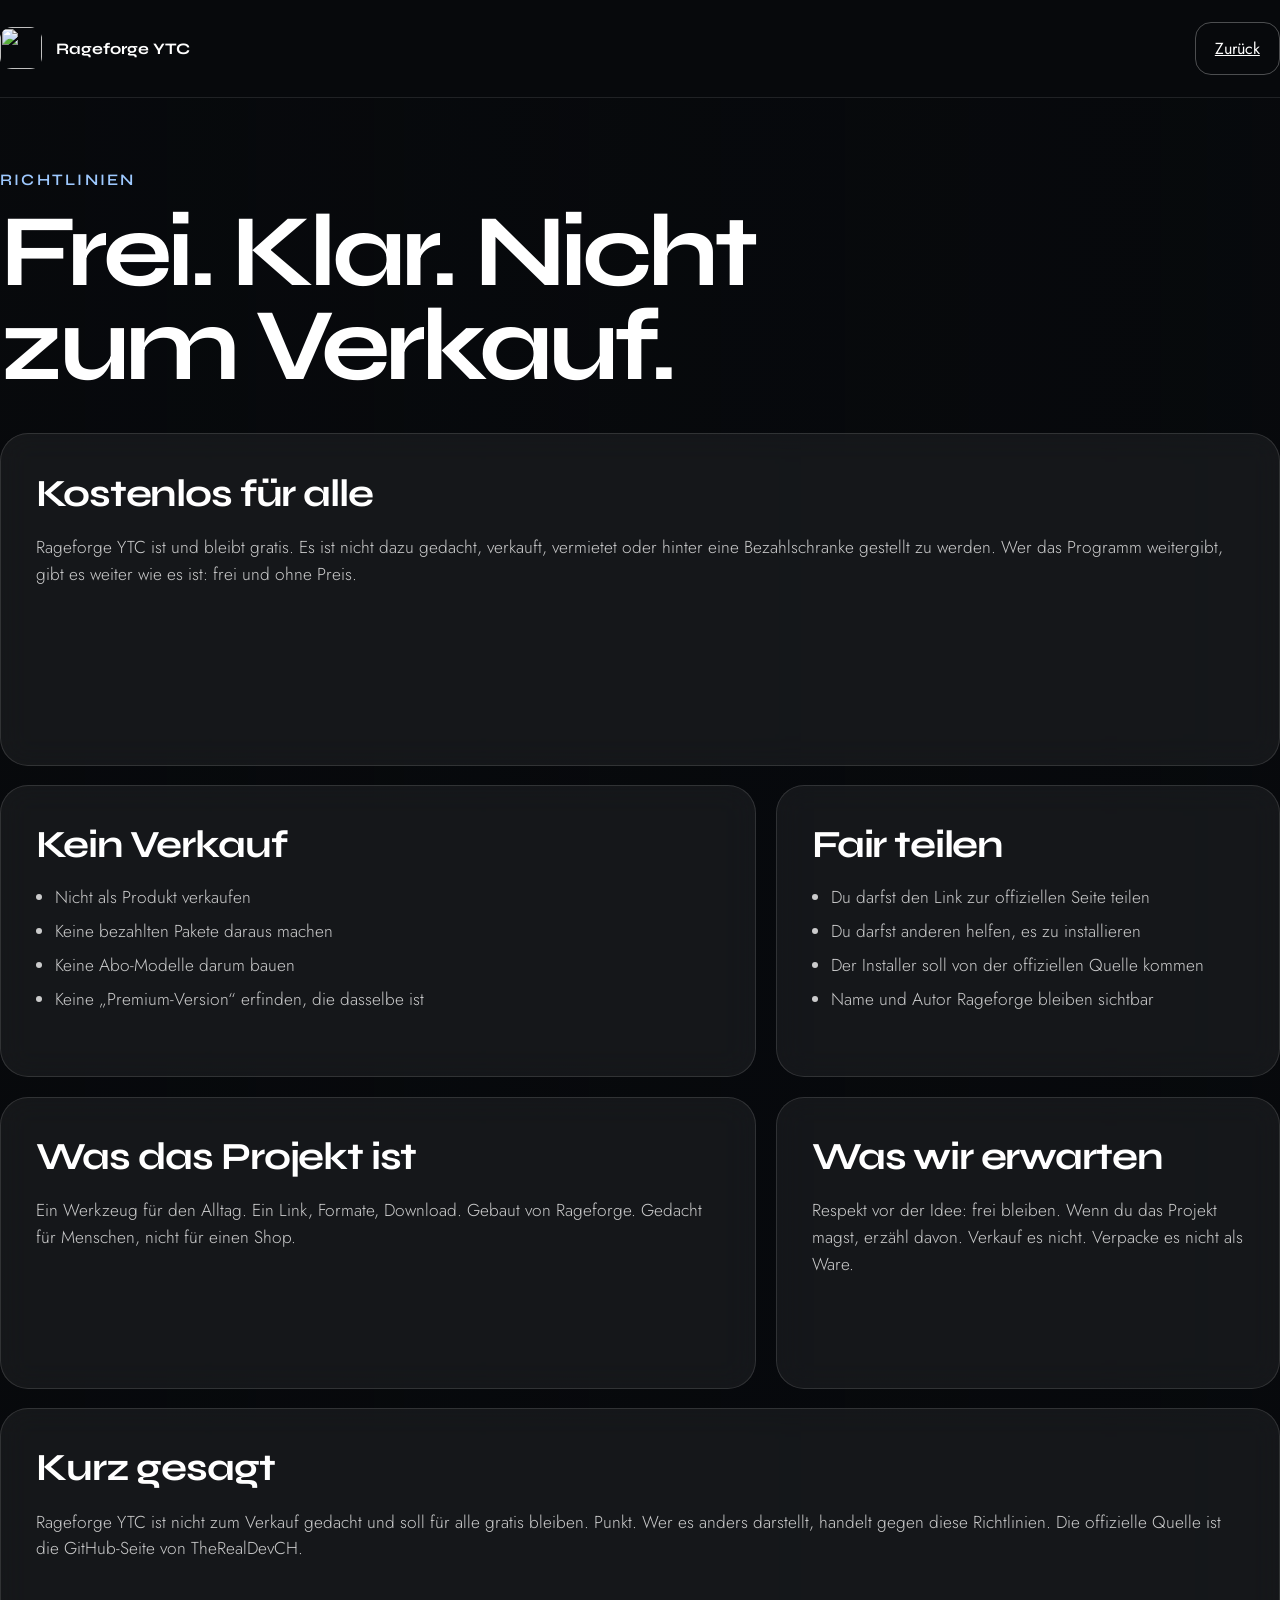
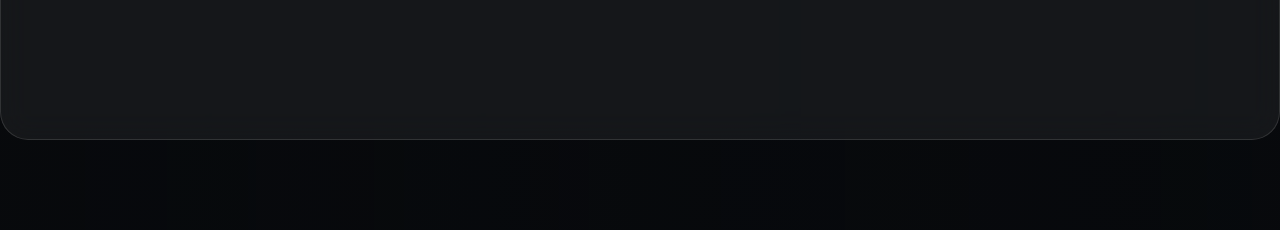
==== docs/richtlinien/index.html @ 42e93736 "Add language installer menu and Richtlinien page. Installer hover/click opens DE/EN/FR downloads; th" ====
<!DOCTYPE html>
<html lang="de">
<head>
  <meta charset="UTF-8" />
  <meta name="viewport" content="width=device-width, initial-scale=1" />
  <title>Richtlinien · Rageforge YTC</title>
  <meta name="author" content="Rageforge" />
  <base href="/rageforge-ytc/" />
  <link rel="icon" href="assets/icon.png" type="image/png" />
  <link rel="preconnect" href="https://fonts.googleapis.com" />
  <link rel="preconnect" href="https://fonts.gstatic.com" crossorigin />
  <link href="https://fonts.googleapis.com/css2?family=Jost:wght@300;400;500;600&family=Syne:wght@500;600;700;800&display=swap" rel="stylesheet" />
  <link rel="stylesheet" href="styles.css?v=20" />
  <style>
    body{margin:0;background:#07090c;color:#fff;font-family:"Jost",sans-serif}
    .guide{min-height:100vh;display:grid;grid-template-rows:auto 1fr}
    .guide-top{padding:1.4rem 0;border-bottom:1px solid rgba(255,255,255,.1)}
    .guide-top .shell{display:flex;justify-content:space-between;align-items:center}
    .guide-back{padding:.85rem 1.2rem;border:1px solid rgba(255,255,255,.28);border-radius:16px;color:#fff}
    .guide-bleed{position:relative;isolation:isolate;padding:clamp(3rem,8vh,6rem) 0 clamp(4rem,10vh,8rem)}
    .guide-bleed::before{content:"";position:absolute;inset:0;z-index:-1;background:url("assets/atmosphere-field.jpg") center/cover no-repeat}
    .guide-bleed::after{content:"";position:absolute;inset:0;z-index:-1;background:linear-gradient(90deg,rgba(7,9,12,.92),rgba(7,9,12,.55) 55%,rgba(7,9,12,.35)),linear-gradient(0deg,rgba(7,9,12,.85),transparent 40%)}
    .guide h1{margin:0;font-family:"Syne",sans-serif;font-size:clamp(3rem,8vw,6.5rem);letter-spacing:-.05em;line-height:.92;max-width:12ch}
    .guide-grid{display:grid;grid-template-columns:1.2fr .8fr;gap:1.2rem;margin-top:2.5rem}
    .panel{padding:clamp(1.4rem,3vw,2.2rem);border-radius:28px;background:rgba(255,255,255,.06);border:1px solid rgba(255,255,255,.12);backdrop-filter:blur(16px);min-height:220px}
    .panel.wide{grid-column:1 / -1;min-height:260px}
    .panel h2{margin:0 0 1rem;font-family:"Syne",sans-serif;font-size:clamp(1.6rem,3vw,2.4rem);letter-spacing:-.03em}
    .panel p,.panel li{color:rgba(255,255,255,.78);font-weight:300;line-height:1.55;font-size:1.08rem}
    .panel ul{margin:0;padding-left:1.2rem}
    .panel li{margin:.45rem 0}
    @media (max-width:900px){.guide-grid{grid-template-columns:1fr}}
  </style>
</head>
<body>
  <div class="guide">
    <header class="guide-top">
      <div class="shell">
        <a class="nav-brand" href="./" style="display:inline-flex;gap:.9rem;align-items:center;font-family:Syne,sans-serif;font-weight:700;color:#fff;text-decoration:none">
          <img src="assets/icon.png" width="42" height="42" alt="" style="border-radius:12px" />
          <span>Rageforge YTC</span>
        </a>
        <a class="guide-back" href="./">Zurück</a>
      </div>
    </header>

    <section class="guide-bleed">
      <div class="shell">
        <p class="eyebrow light" style="margin:0 0 1rem;font-family:Syne,sans-serif;letter-spacing:.14em;text-transform:uppercase;color:#9ec9ff;font-weight:600">Richtlinien</p>
        <h1>Frei. Klar. Nicht zum Verkauf.</h1>
        <div class="guide-grid">
          <article class="panel wide">
            <h2>Kostenlos für alle</h2>
            <p>Rageforge YTC ist und bleibt gratis. Es ist nicht dazu gedacht, verkauft, vermietet oder hinter eine Bezahlschranke gestellt zu werden. Wer das Programm weitergibt, gibt es weiter wie es ist: frei und ohne Preis.</p>
          </article>
          <article class="panel">
            <h2>Kein Verkauf</h2>
            <ul>
              <li>Nicht als Produkt verkaufen</li>
              <li>Keine bezahlten Pakete daraus machen</li>
              <li>Keine Abo-Modelle darum bauen</li>
              <li>Keine „Premium-Version“ erfinden, die dasselbe ist</li>
            </ul>
          </article>
          <article class="panel">
            <h2>Fair teilen</h2>
            <ul>
              <li>Du darfst den Link zur offiziellen Seite teilen</li>
              <li>Du darfst anderen helfen, es zu installieren</li>
              <li>Der Installer soll von der offiziellen Quelle kommen</li>
              <li>Name und Autor Rageforge bleiben sichtbar</li>
            </ul>
          </article>
          <article class="panel">
            <h2>Was das Projekt ist</h2>
            <p>Ein Werkzeug für den Alltag. Ein Link, Formate, Download. Gebaut von Rageforge. Gedacht für Menschen, nicht für einen Shop.</p>
          </article>
          <article class="panel">
            <h2>Was wir erwarten</h2>
            <p>Respekt vor der Idee: frei bleiben. Wenn du das Projekt magst, erzähl davon. Verkauf es nicht. Verpacke es nicht als Ware.</p>
          </article>
          <article class="panel wide">
            <h2>Kurz gesagt</h2>
            <p>Rageforge YTC ist nicht zum Verkauf gedacht und soll für alle gratis bleiben. Punkt. Wer es anders darstellt, handelt gegen diese Richtlinien. Die offizielle Quelle ist die GitHub-Seite von TheRealDevCH.</p>
          </article>
        </div>
      </div>
    </section>
  </div>
</body>
</html>
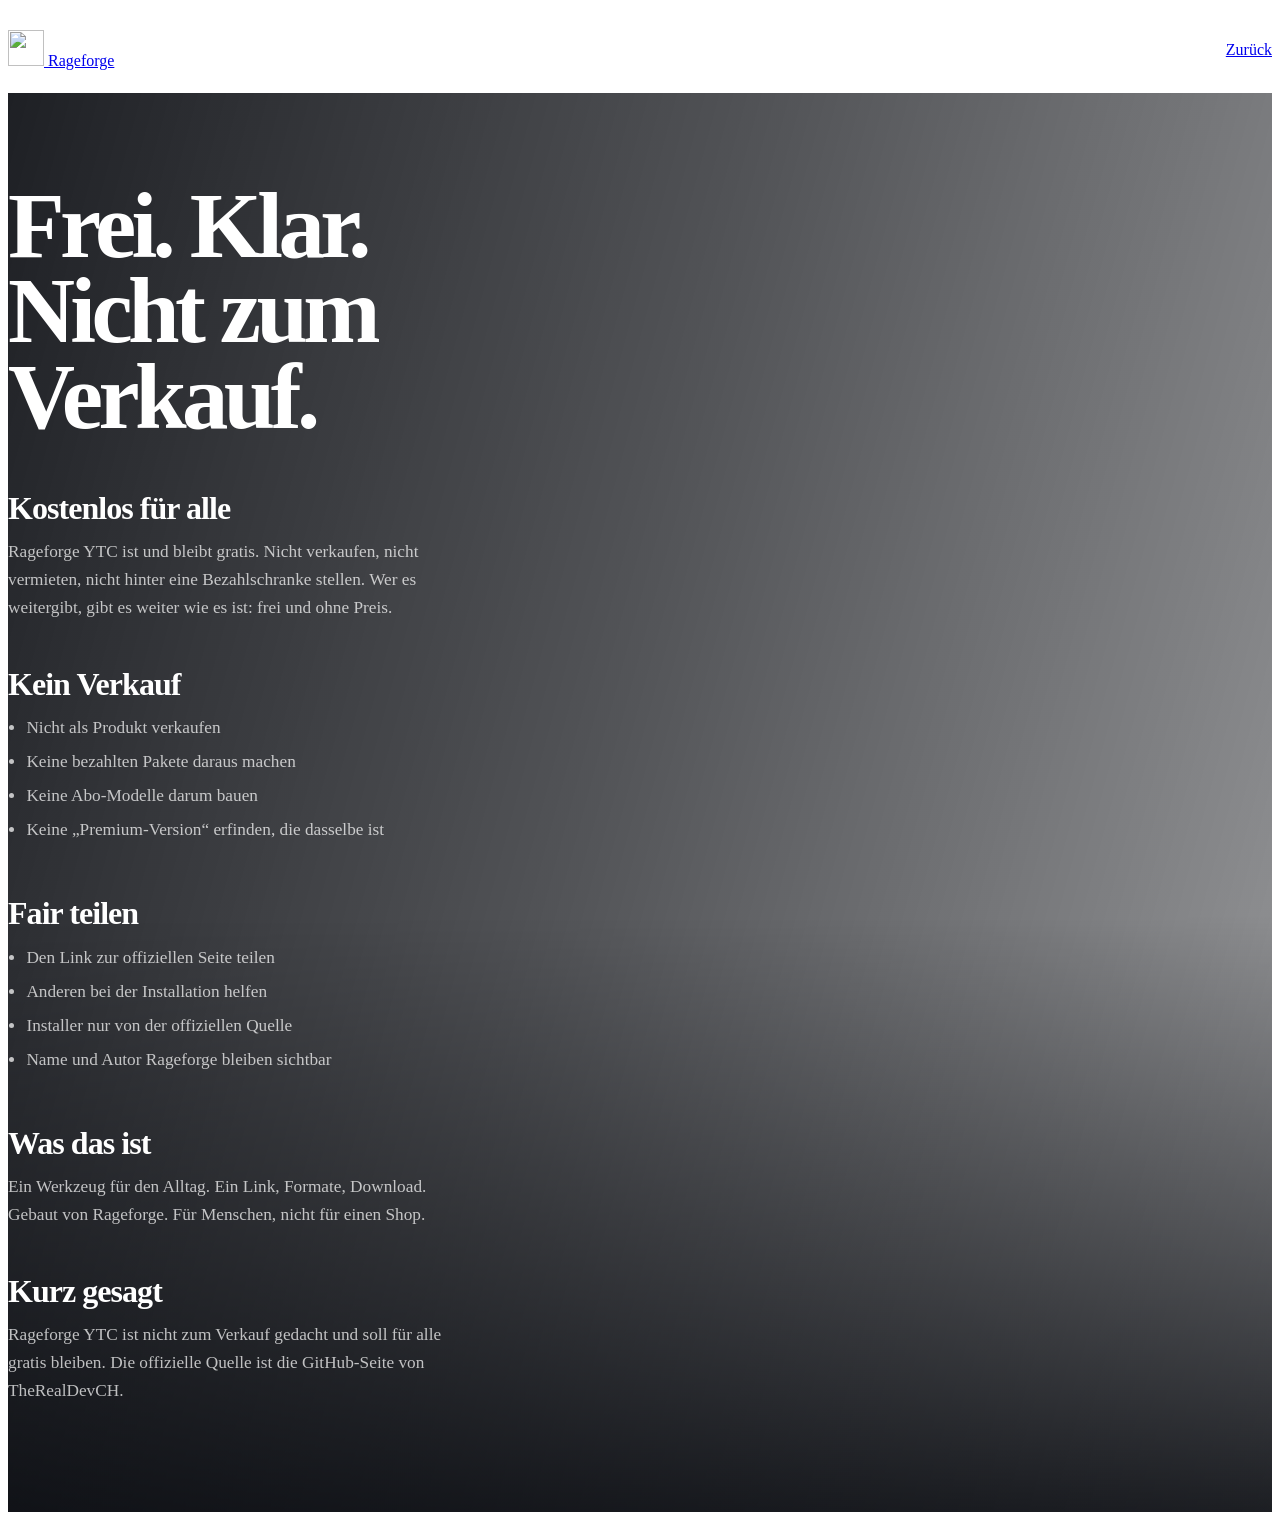
==== commit 629cff9c: "Polish landing page to a quieter premium look. Tighten copy, switch to Outfit/Work Sans, and align R" ====
--- a/docs/richtlinien/index.html
+++ b/docs/richtlinien/index.html
@@ -9,50 +9,104 @@
   <link rel="icon" href="assets/icon.png" type="image/png" />
   <link rel="preconnect" href="https://fonts.googleapis.com" />
   <link rel="preconnect" href="https://fonts.gstatic.com" crossorigin />
-  <link href="https://fonts.googleapis.com/css2?family=Jost:wght@300;400;500;600&family=Syne:wght@500;600;700;800&display=swap" rel="stylesheet" />
-  <link rel="stylesheet" href="styles.css?v=20" />
+  <link href="https://fonts.googleapis.com/css2?family=Outfit:wght@300;400;500;600;700&family=Work+Sans:wght@300;400;500;600&display=swap" rel="stylesheet" />
+  <link rel="stylesheet" href="styles.css?v=21" />
   <style>
-    body{margin:0;background:#07090c;color:#fff;font-family:"Jost",sans-serif}
-    .guide{min-height:100vh;display:grid;grid-template-rows:auto 1fr}
-    .guide-top{padding:1.4rem 0;border-bottom:1px solid rgba(255,255,255,.1)}
-    .guide-top .shell{display:flex;justify-content:space-between;align-items:center}
-    .guide-back{padding:.85rem 1.2rem;border:1px solid rgba(255,255,255,.28);border-radius:16px;color:#fff}
-    .guide-bleed{position:relative;isolation:isolate;padding:clamp(3rem,8vh,6rem) 0 clamp(4rem,10vh,8rem)}
-    .guide-bleed::before{content:"";position:absolute;inset:0;z-index:-1;background:url("assets/atmosphere-field.jpg") center/cover no-repeat}
-    .guide-bleed::after{content:"";position:absolute;inset:0;z-index:-1;background:linear-gradient(90deg,rgba(7,9,12,.92),rgba(7,9,12,.55) 55%,rgba(7,9,12,.35)),linear-gradient(0deg,rgba(7,9,12,.85),transparent 40%)}
-    .guide h1{margin:0;font-family:"Syne",sans-serif;font-size:clamp(3rem,8vw,6.5rem);letter-spacing:-.05em;line-height:.92;max-width:12ch}
-    .guide-grid{display:grid;grid-template-columns:1.2fr .8fr;gap:1.2rem;margin-top:2.5rem}
-    .panel{padding:clamp(1.4rem,3vw,2.2rem);border-radius:28px;background:rgba(255,255,255,.06);border:1px solid rgba(255,255,255,.12);backdrop-filter:blur(16px);min-height:220px}
-    .panel.wide{grid-column:1 / -1;min-height:260px}
-    .panel h2{margin:0 0 1rem;font-family:"Syne",sans-serif;font-size:clamp(1.6rem,3vw,2.4rem);letter-spacing:-.03em}
-    .panel p,.panel li{color:rgba(255,255,255,.78);font-weight:300;line-height:1.55;font-size:1.08rem}
-    .panel ul{margin:0;padding-left:1.2rem}
-    .panel li{margin:.45rem 0}
-    @media (max-width:900px){.guide-grid{grid-template-columns:1fr}}
+    .guide {
+      min-height: 100vh;
+      color: #fff;
+    }
+    .guide-top {
+      padding: 1.4rem 0;
+      position: relative;
+      z-index: 2;
+    }
+    .guide-top .shell {
+      display: flex;
+      justify-content: space-between;
+      align-items: center;
+    }
+    .guide-bleed {
+      position: relative;
+      isolation: isolate;
+      padding: clamp(3.5rem, 10vh, 7rem) 0 clamp(5rem, 12vh, 8rem);
+    }
+    .guide-bleed::before {
+      content: "";
+      position: absolute;
+      inset: 0;
+      z-index: -2;
+      background: url("assets/atmosphere-field.jpg") center / cover no-repeat;
+    }
+    .guide-bleed::after {
+      content: "";
+      position: absolute;
+      inset: 0;
+      z-index: -1;
+      background:
+        linear-gradient(105deg, rgba(11, 13, 18, 0.92) 0%, rgba(11, 13, 18, 0.7) 48%, rgba(11, 13, 18, 0.42) 100%),
+        linear-gradient(0deg, rgba(11, 13, 18, 0.88), transparent 42%);
+    }
+    .guide h1 {
+      margin: 0;
+      font-family: var(--display);
+      font-size: clamp(3rem, 7.5vw, 5.8rem);
+      letter-spacing: -0.05em;
+      line-height: 0.92;
+      max-width: 11ch;
+      font-weight: 600;
+    }
+    .guide-stack {
+      margin-top: 3.2rem;
+      display: grid;
+      gap: clamp(2rem, 5vh, 3.2rem);
+      max-width: 58rem;
+    }
+    .guide-block h2 {
+      margin: 0 0 0.7rem;
+      font-family: var(--display);
+      font-size: clamp(1.5rem, 2.6vw, 2rem);
+      letter-spacing: -0.03em;
+      font-weight: 600;
+    }
+    .guide-block p,
+    .guide-block li {
+      margin: 0;
+      color: rgba(255, 255, 255, 0.72);
+      font-weight: 300;
+      line-height: 1.6;
+      font-size: 1.08rem;
+      max-width: 54ch;
+    }
+    .guide-block ul {
+      margin: 0;
+      padding-left: 1.15rem;
+    }
+    .guide-block li { margin: 0.4rem 0; }
   </style>
 </head>
 <body>
+  <div class="grain" aria-hidden="true"></div>
   <div class="guide">
     <header class="guide-top">
       <div class="shell">
-        <a class="nav-brand" href="./" style="display:inline-flex;gap:.9rem;align-items:center;font-family:Syne,sans-serif;font-weight:700;color:#fff;text-decoration:none">
-          <img src="assets/icon.png" width="42" height="42" alt="" style="border-radius:12px" />
-          <span>Rageforge YTC</span>
+        <a class="nav-brand" href="./">
+          <img src="assets/icon.png" width="36" height="36" alt="" />
+          <span>Rageforge</span>
         </a>
-        <a class="guide-back" href="./">Zurück</a>
+        <a class="nav-go" href="./">Zurück</a>
       </div>
     </header>
 
     <section class="guide-bleed">
       <div class="shell">
-        <p class="eyebrow light" style="margin:0 0 1rem;font-family:Syne,sans-serif;letter-spacing:.14em;text-transform:uppercase;color:#9ec9ff;font-weight:600">Richtlinien</p>
         <h1>Frei. Klar. Nicht zum Verkauf.</h1>
-        <div class="guide-grid">
-          <article class="panel wide">
+        <div class="guide-stack">
+          <article class="guide-block">
             <h2>Kostenlos für alle</h2>
-            <p>Rageforge YTC ist und bleibt gratis. Es ist nicht dazu gedacht, verkauft, vermietet oder hinter eine Bezahlschranke gestellt zu werden. Wer das Programm weitergibt, gibt es weiter wie es ist: frei und ohne Preis.</p>
+            <p>Rageforge YTC ist und bleibt gratis. Nicht verkaufen, nicht vermieten, nicht hinter eine Bezahlschranke stellen. Wer es weitergibt, gibt es weiter wie es ist: frei und ohne Preis.</p>
           </article>
-          <article class="panel">
+          <article class="guide-block">
             <h2>Kein Verkauf</h2>
             <ul>
               <li>Nicht als Produkt verkaufen</li>
@@ -61,26 +115,22 @@
               <li>Keine „Premium-Version“ erfinden, die dasselbe ist</li>
             </ul>
           </article>
-          <article class="panel">
+          <article class="guide-block">
             <h2>Fair teilen</h2>
             <ul>
-              <li>Du darfst den Link zur offiziellen Seite teilen</li>
-              <li>Du darfst anderen helfen, es zu installieren</li>
-              <li>Der Installer soll von der offiziellen Quelle kommen</li>
+              <li>Den Link zur offiziellen Seite teilen</li>
+              <li>Anderen bei der Installation helfen</li>
+              <li>Installer nur von der offiziellen Quelle</li>
               <li>Name und Autor Rageforge bleiben sichtbar</li>
             </ul>
           </article>
-          <article class="panel">
-            <h2>Was das Projekt ist</h2>
-            <p>Ein Werkzeug für den Alltag. Ein Link, Formate, Download. Gebaut von Rageforge. Gedacht für Menschen, nicht für einen Shop.</p>
+          <article class="guide-block">
+            <h2>Was das ist</h2>
+            <p>Ein Werkzeug für den Alltag. Ein Link, Formate, Download. Gebaut von Rageforge. Für Menschen, nicht für einen Shop.</p>
           </article>
-          <article class="panel">
-            <h2>Was wir erwarten</h2>
-            <p>Respekt vor der Idee: frei bleiben. Wenn du das Projekt magst, erzähl davon. Verkauf es nicht. Verpacke es nicht als Ware.</p>
-          </article>
-          <article class="panel wide">
+          <article class="guide-block">
             <h2>Kurz gesagt</h2>
-            <p>Rageforge YTC ist nicht zum Verkauf gedacht und soll für alle gratis bleiben. Punkt. Wer es anders darstellt, handelt gegen diese Richtlinien. Die offizielle Quelle ist die GitHub-Seite von TheRealDevCH.</p>
+            <p>Rageforge YTC ist nicht zum Verkauf gedacht und soll für alle gratis bleiben. Die offizielle Quelle ist die GitHub-Seite von TheRealDevCH.</p>
           </article>
         </div>
       </div>
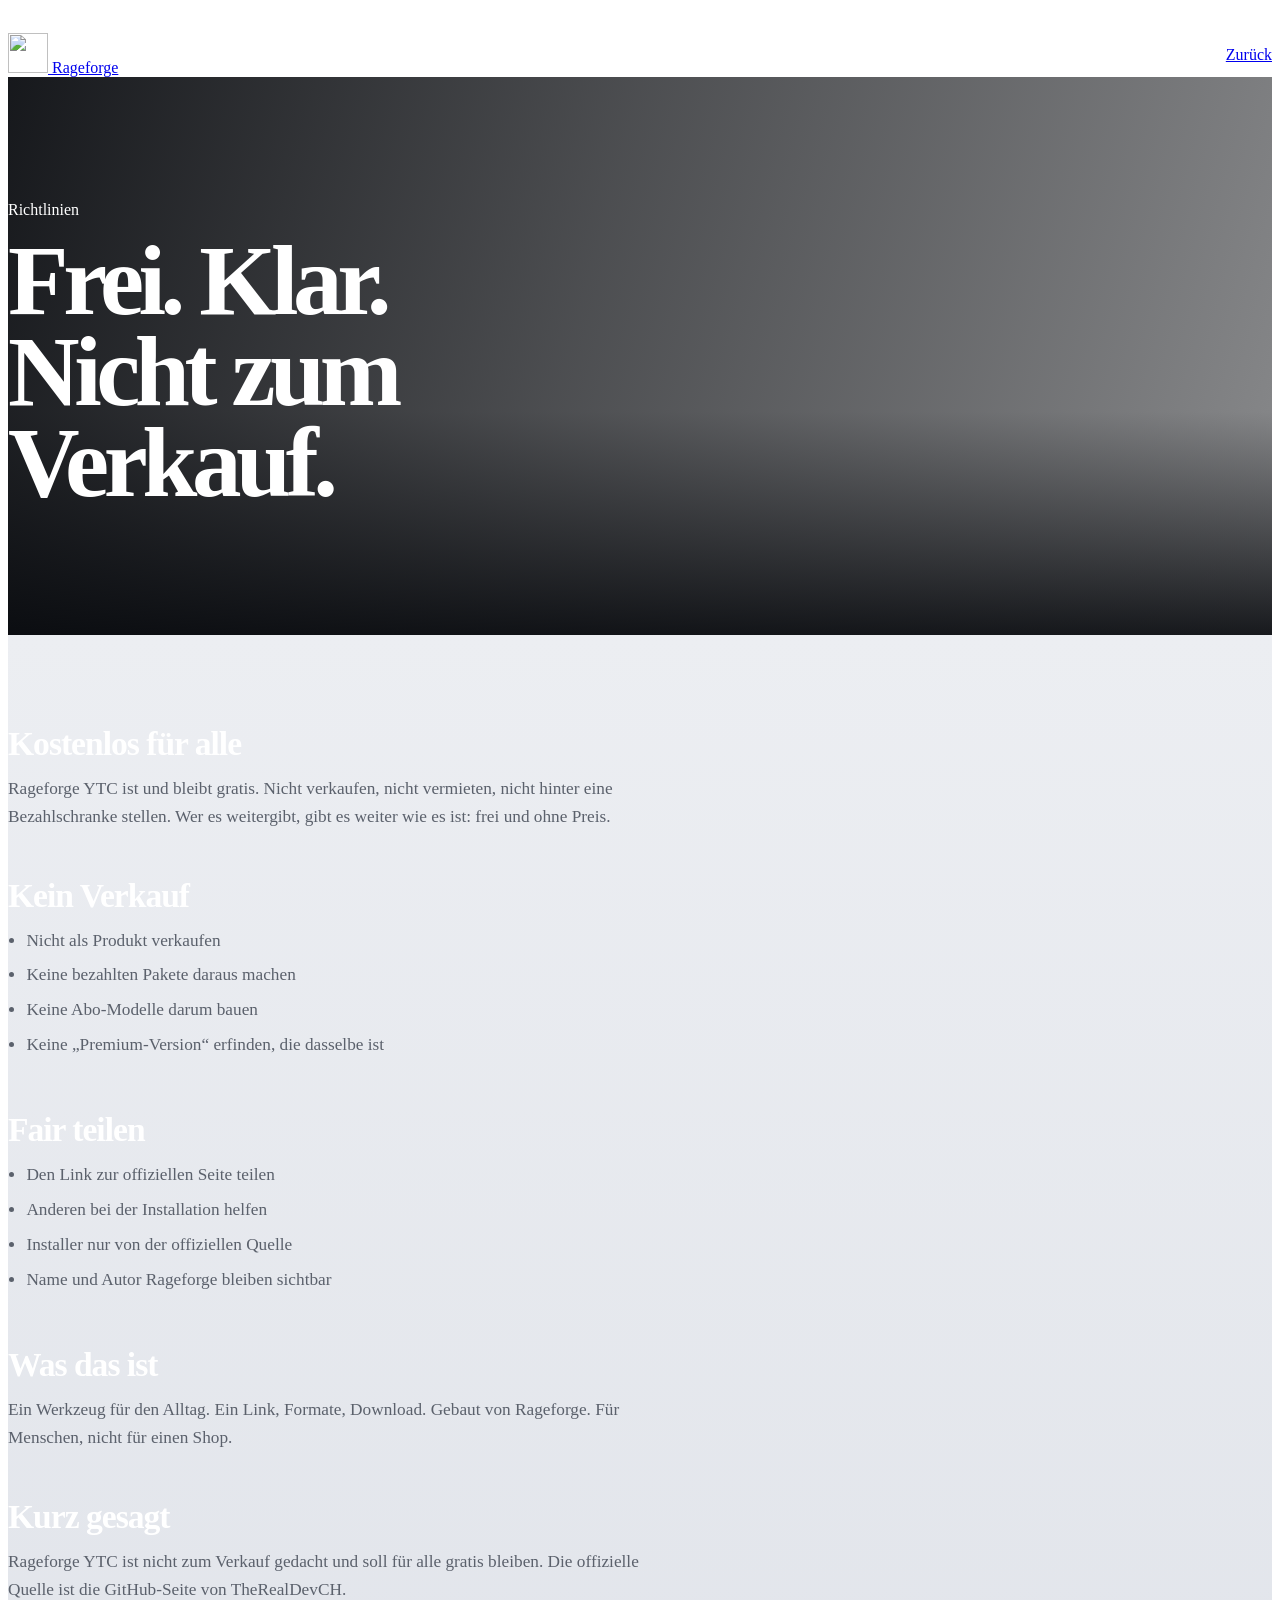
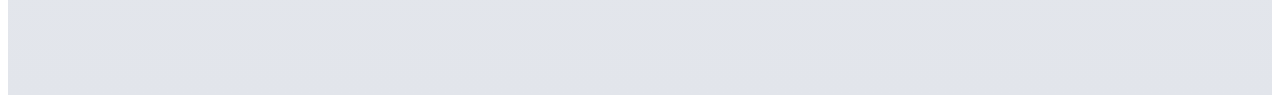
==== commit 1d0f5f5d: "Rebuild the landing into a cinematic editorial experience. Replace tile demos with format rows, phot" ====
--- a/docs/richtlinien/index.html
+++ b/docs/richtlinien/index.html
@@ -9,130 +9,137 @@
   <link rel="icon" href="assets/icon.png" type="image/png" />
   <link rel="preconnect" href="https://fonts.googleapis.com" />
   <link rel="preconnect" href="https://fonts.gstatic.com" crossorigin />
-  <link href="https://fonts.googleapis.com/css2?family=Outfit:wght@300;400;500;600;700&family=Work+Sans:wght@300;400;500;600&display=swap" rel="stylesheet" />
-  <link rel="stylesheet" href="styles.css?v=21" />
+  <link href="https://fonts.googleapis.com/css2?family=Bricolage+Grotesque:opsz,wght@12..96,400;12..96,500;12..96,600;12..96,700&family=Source+Serif+4:opsz,wght@8..60,300;8..60,400;8..60,500&display=swap" rel="stylesheet" />
+  <link rel="stylesheet" href="styles.css?v=30" />
   <style>
     .guide {
       min-height: 100vh;
       color: #fff;
     }
-    .guide-top {
-      padding: 1.4rem 0;
+    .guide-nav {
       position: relative;
-      z-index: 2;
-    }
-    .guide-top .shell {
+      z-index: 3;
+      padding: 1.55rem 0 0;
       display: flex;
       justify-content: space-between;
       align-items: center;
     }
-    .guide-bleed {
+    .guide-hero {
       position: relative;
       isolation: isolate;
-      padding: clamp(3.5rem, 10vh, 7rem) 0 clamp(5rem, 12vh, 8rem);
+      padding: clamp(4rem, 12vh, 8rem) 0 clamp(5rem, 14vh, 9rem);
+      overflow: hidden;
     }
-    .guide-bleed::before {
+    .guide-hero::before {
       content: "";
       position: absolute;
       inset: 0;
       z-index: -2;
       background: url("assets/atmosphere-field.jpg") center / cover no-repeat;
+      filter: saturate(0.7) contrast(1.05) brightness(0.82);
     }
-    .guide-bleed::after {
+    .guide-hero::after {
       content: "";
       position: absolute;
       inset: 0;
       z-index: -1;
       background:
-        linear-gradient(105deg, rgba(11, 13, 18, 0.92) 0%, rgba(11, 13, 18, 0.7) 48%, rgba(11, 13, 18, 0.42) 100%),
-        linear-gradient(0deg, rgba(11, 13, 18, 0.88), transparent 42%);
+        linear-gradient(105deg, rgba(8, 10, 14, 0.94) 0%, rgba(8, 10, 14, 0.72) 45%, rgba(8, 10, 14, 0.48) 100%),
+        linear-gradient(0deg, rgba(8, 10, 14, 0.88), transparent 40%);
     }
-    .guide h1 {
+    .guide-hero h1 {
       margin: 0;
+      max-width: 11ch;
       font-family: var(--display);
-      font-size: clamp(3rem, 7.5vw, 5.8rem);
-      letter-spacing: -0.05em;
+      font-size: clamp(3.2rem, 8vw, 6.2rem);
+      font-weight: 600;
+      letter-spacing: -0.055em;
       line-height: 0.92;
-      max-width: 11ch;
-      font-weight: 600;
+    }
+    .guide-body {
+      background: linear-gradient(180deg, #eceef2, #e2e5eb);
+      color: var(--ink);
+      padding: clamp(4rem, 10vh, 7rem) 0;
     }
     .guide-stack {
-      margin-top: 3.2rem;
       display: grid;
-      gap: clamp(2rem, 5vh, 3.2rem);
-      max-width: 58rem;
+      gap: clamp(2.4rem, 5vh, 3.6rem);
+      max-width: 42rem;
     }
     .guide-block h2 {
-      margin: 0 0 0.7rem;
+      margin: 0 0 0.75rem;
       font-family: var(--display);
-      font-size: clamp(1.5rem, 2.6vw, 2rem);
+      font-size: clamp(1.55rem, 2.8vw, 2.1rem);
+      font-weight: 600;
       letter-spacing: -0.03em;
-      font-weight: 600;
     }
     .guide-block p,
     .guide-block li {
       margin: 0;
-      color: rgba(255, 255, 255, 0.72);
+      color: #5b616c;
       font-weight: 300;
-      line-height: 1.6;
+      line-height: 1.65;
       font-size: 1.08rem;
-      max-width: 54ch;
     }
     .guide-block ul {
       margin: 0;
       padding-left: 1.15rem;
     }
-    .guide-block li { margin: 0.4rem 0; }
+    .guide-block li {
+      margin: 0.4rem 0;
+    }
   </style>
 </head>
 <body>
   <div class="grain" aria-hidden="true"></div>
   <div class="guide">
-    <header class="guide-top">
+    <div class="shell guide-nav">
+      <a class="mark" href="./">
+        <img src="assets/icon.png" width="40" height="40" alt="" />
+        <span>Rageforge</span>
+      </a>
+      <a class="ghost" href="./">Zurück</a>
+    </div>
+
+    <header class="guide-hero">
       <div class="shell">
-        <a class="nav-brand" href="./">
-          <img src="assets/icon.png" width="36" height="36" alt="" />
-          <span>Rageforge</span>
-        </a>
-        <a class="nav-go" href="./">Zurück</a>
+        <p class="kicker light">Richtlinien</p>
+        <h1>Frei. Klar. Nicht zum Verkauf.</h1>
       </div>
     </header>
 
-    <section class="guide-bleed">
-      <div class="shell">
-        <h1>Frei. Klar. Nicht zum Verkauf.</h1>
-        <div class="guide-stack">
-          <article class="guide-block">
-            <h2>Kostenlos für alle</h2>
-            <p>Rageforge YTC ist und bleibt gratis. Nicht verkaufen, nicht vermieten, nicht hinter eine Bezahlschranke stellen. Wer es weitergibt, gibt es weiter wie es ist: frei und ohne Preis.</p>
-          </article>
-          <article class="guide-block">
-            <h2>Kein Verkauf</h2>
-            <ul>
-              <li>Nicht als Produkt verkaufen</li>
-              <li>Keine bezahlten Pakete daraus machen</li>
-              <li>Keine Abo-Modelle darum bauen</li>
-              <li>Keine „Premium-Version“ erfinden, die dasselbe ist</li>
-            </ul>
-          </article>
-          <article class="guide-block">
-            <h2>Fair teilen</h2>
-            <ul>
-              <li>Den Link zur offiziellen Seite teilen</li>
-              <li>Anderen bei der Installation helfen</li>
-              <li>Installer nur von der offiziellen Quelle</li>
-              <li>Name und Autor Rageforge bleiben sichtbar</li>
-            </ul>
-          </article>
-          <article class="guide-block">
-            <h2>Was das ist</h2>
-            <p>Ein Werkzeug für den Alltag. Ein Link, Formate, Download. Gebaut von Rageforge. Für Menschen, nicht für einen Shop.</p>
-          </article>
-          <article class="guide-block">
-            <h2>Kurz gesagt</h2>
-            <p>Rageforge YTC ist nicht zum Verkauf gedacht und soll für alle gratis bleiben. Die offizielle Quelle ist die GitHub-Seite von TheRealDevCH.</p>
-          </article>
-        </div>
+    <section class="guide-body">
+      <div class="shell guide-stack">
+        <article class="guide-block">
+          <h2>Kostenlos für alle</h2>
+          <p>Rageforge YTC ist und bleibt gratis. Nicht verkaufen, nicht vermieten, nicht hinter eine Bezahlschranke stellen. Wer es weitergibt, gibt es weiter wie es ist: frei und ohne Preis.</p>
+        </article>
+        <article class="guide-block">
+          <h2>Kein Verkauf</h2>
+          <ul>
+            <li>Nicht als Produkt verkaufen</li>
+            <li>Keine bezahlten Pakete daraus machen</li>
+            <li>Keine Abo-Modelle darum bauen</li>
+            <li>Keine „Premium-Version“ erfinden, die dasselbe ist</li>
+          </ul>
+        </article>
+        <article class="guide-block">
+          <h2>Fair teilen</h2>
+          <ul>
+            <li>Den Link zur offiziellen Seite teilen</li>
+            <li>Anderen bei der Installation helfen</li>
+            <li>Installer nur von der offiziellen Quelle</li>
+            <li>Name und Autor Rageforge bleiben sichtbar</li>
+          </ul>
+        </article>
+        <article class="guide-block">
+          <h2>Was das ist</h2>
+          <p>Ein Werkzeug für den Alltag. Ein Link, Formate, Download. Gebaut von Rageforge. Für Menschen, nicht für einen Shop.</p>
+        </article>
+        <article class="guide-block">
+          <h2>Kurz gesagt</h2>
+          <p>Rageforge YTC ist nicht zum Verkauf gedacht und soll für alle gratis bleiben. Die offizielle Quelle ist die GitHub-Seite von TheRealDevCH.</p>
+        </article>
       </div>
     </section>
   </div>
